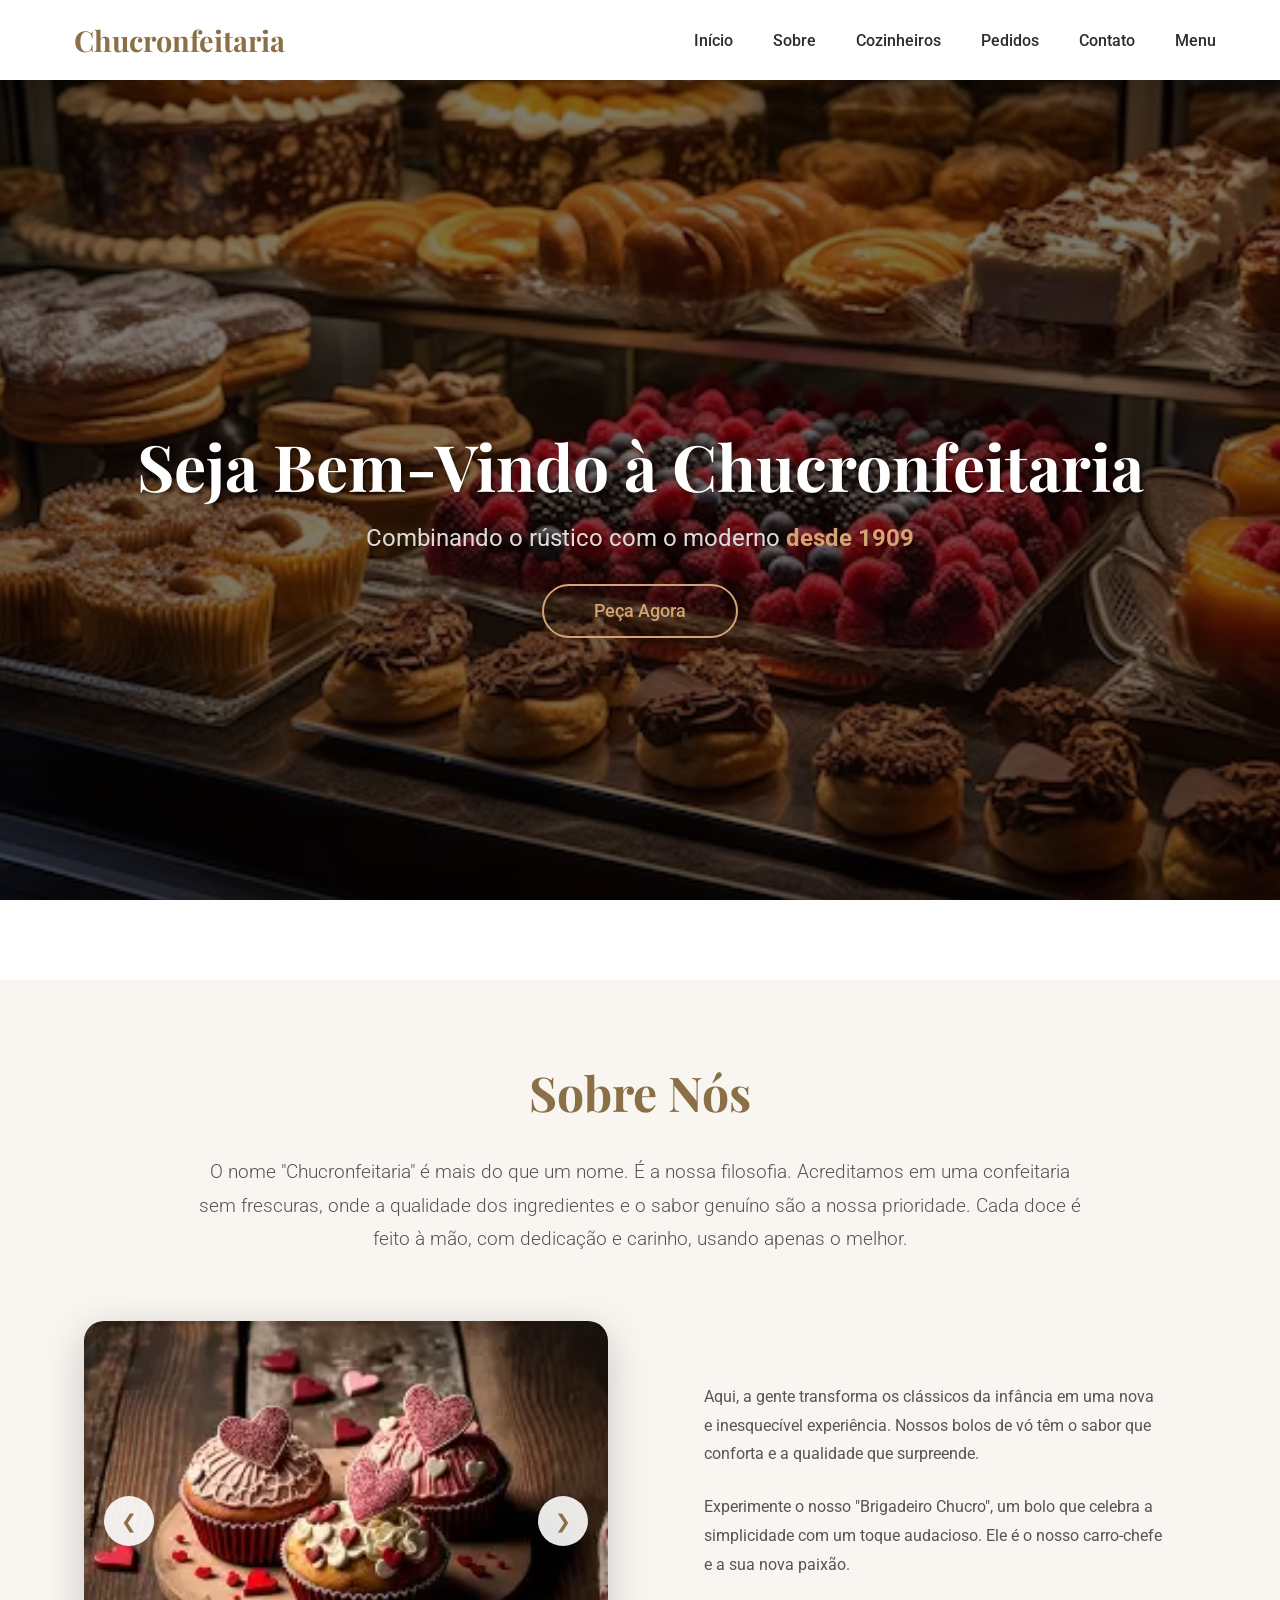
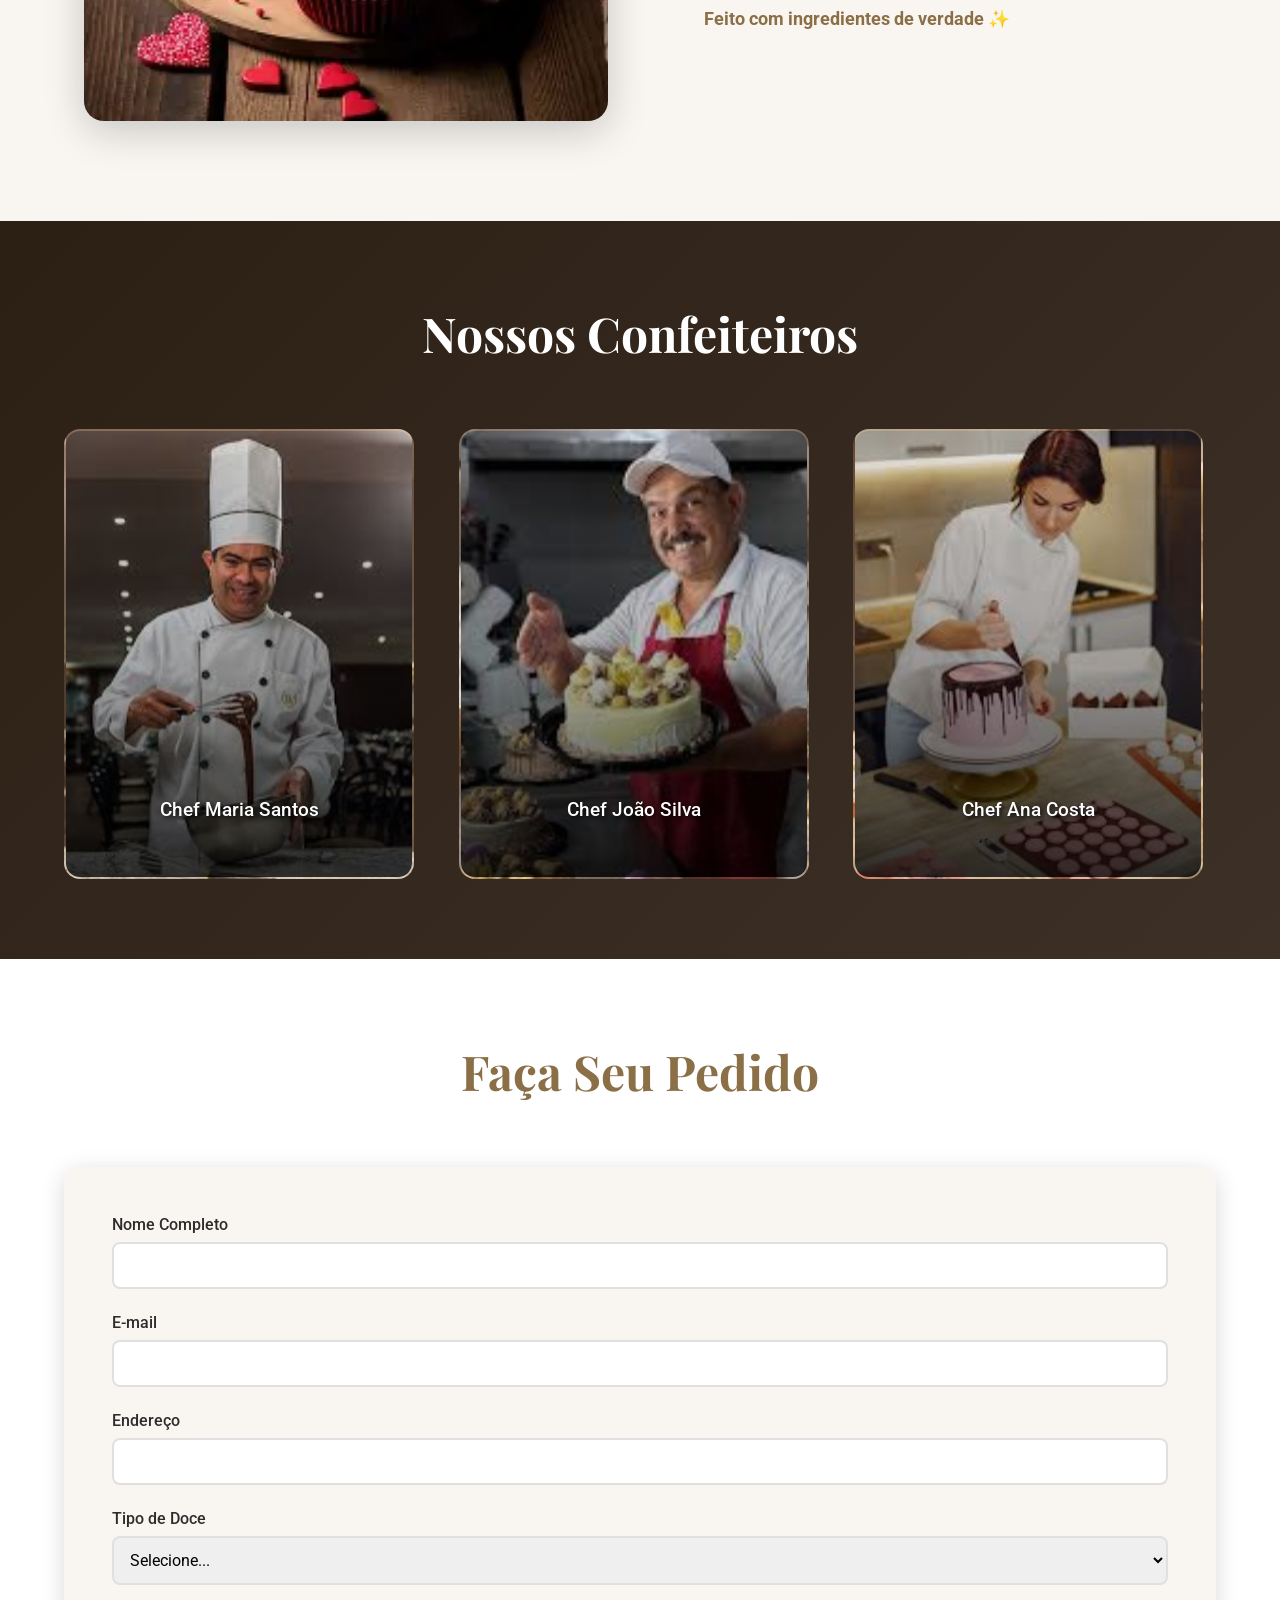
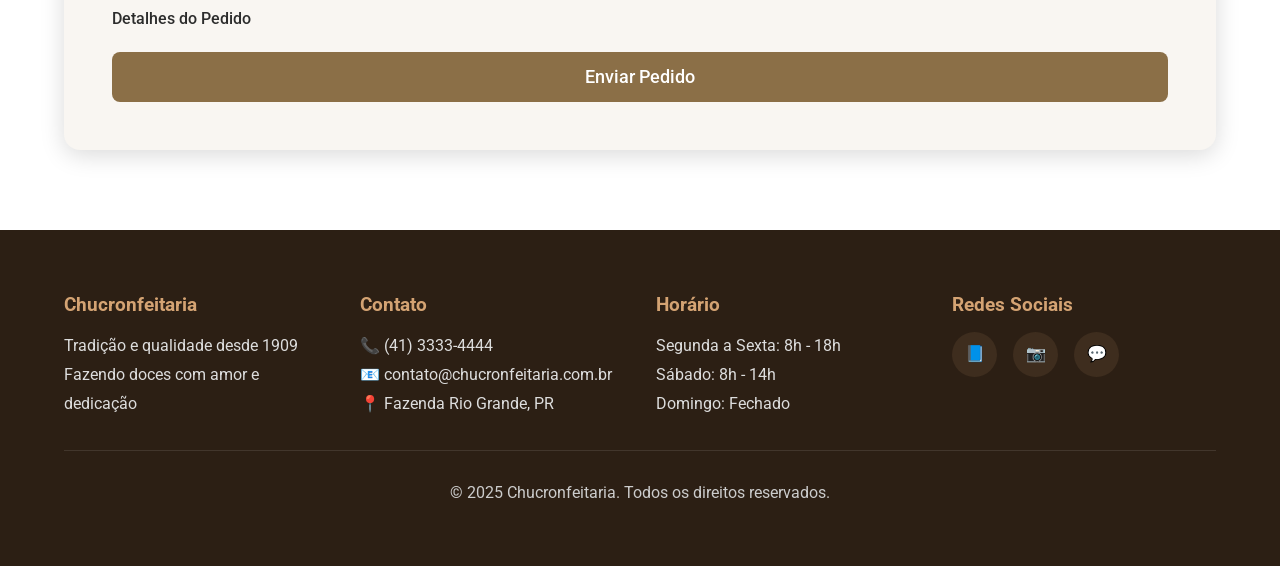
==== index.html @ 64f92961 "finalizando projeto" ====
<!DOCTYPE html>
<html lang="pt-BR">
<head>
    <meta charset="UTF-8">
    <meta name="viewport" content="width=device-width, initial-scale=1.0">
    <title>Chucronfeitaria - Tradição desde 1909</title>
    <link rel="stylesheet" href="./assets/css/style.css">
    <link rel="stylesheet" href="./assets/css/global-vars.css">
    <link rel="preconnect" href="https://fonts.googleapis.com">
    <link rel="preconnect" href="https://fonts.gstatic.com" crossorigin>
    <link href="https://fonts.googleapis.com/css2?family=Roboto:wght@300;400;500;700&family=Playfair+Display:wght@400;700&display=swap" rel="stylesheet">
</head>
<body>
    <header>
        <div class="logo">Chucronfeitaria</div>
        <nav id="nav">
            <ul>
                <li><a href="#home">Início</a></li>
                <li><a href="#about">Sobre</a></li>
                <li><a href="#cookers">Cozinheiros</a></li>
                <li><a href="#order">Pedidos</a></li>
                <li><a href="#contact">Contato</a></li>
                <li><a href="menu.html">Menu</a></li>
            </ul>
        </nav>
        <div class="menu-toggle" id="menuToggle">
            <span></span>
            <span></span>
            <span></span>
        </div>
    </header>

    <section class="main" id="home">
        <div class="container">
            <h1>Seja Bem-Vindo à Chucronfeitaria</h1>
            <p>Combinando o rústico com o moderno <span>desde 1909</span></p>
            <button onclick="document.getElementById('order').scrollIntoView({behavior: 'smooth'})">Peça Agora</button>
        </div>
    </section>

    <section class="about" id="about">
        <div class="container-about">
            <h1>Sobre Nós</h1>
            <h3>O nome "Chucronfeitaria" é mais do que um nome. É a nossa filosofia. Acreditamos em uma confeitaria sem frescuras, onde a qualidade dos ingredientes e o sabor genuíno são a nossa prioridade. Cada doce é feito à mão, com dedicação e carinho, usando apenas o melhor.</h3>
            <div class="box">
                <div class="carousel">
                    <div class="carousel-inner" id="carouselInner">
                        <img src="./assets/foto1.webp" alt="Foto 1">
                        <img src="./assets/foto2.webp" alt="Foto 2">
                        <img src="./assets/foto3.jfif" alt="Foto 3">
                    </div>
                    <button class="prev button-carousel" onclick="moveSlide(-1)">&#10094;</button>
                    <button class="next button-carousel" onclick="moveSlide(1)">&#10095;</button>
                </div>
                <div class="text-box">
                    <p>Aqui, a gente transforma os clássicos da infância em uma nova e inesquecível experiência. Nossos bolos de vó têm o sabor que conforta e a qualidade que surpreende.</p>
                    <p>Experimente o nosso "Brigadeiro Chucro", um bolo que celebra a simplicidade com um toque audacioso. Ele é o nosso carro-chefe e a sua nova paixão.</p>
                    <p>Feito com ingredientes de verdade ✨</p>
                </div>
            </div>
        </div>
    </section>

    <section class="cookers" id="cookers">
        <div class="container-cookers">
            <h1>Nossos Confeiteiros</h1>
            <ul>
                <li class="cooker">
                    <div class="cooker-card cooker-cleber">
                        <p>Chef Maria Santos</p>
                    </div>
                </li>
                <li class="cooker">
                    <div class="cooker-card cooker-joao">
                        <p>Chef João Silva</p>
                    </div>
                </li>
                <li class="cooker">
                    <div class="cooker-card cooker-ana">
                        <p>Chef Ana Costa</p>
                    </div>
                </li>
            </ul>
        </div>
    </section>

    <section class="order-section" id="order">
        <div class="order-container">
            <h1>Faça Seu Pedido</h1>
            <div class="order-content">
                <div class="order-form">
                    <form id="orderForm">
                        <div class="form-group">
                            <label for="name">Nome Completo</label>
                            <input type="text" id="name" required>
                        </div>
                        <div class="form-group">
                            <label for="email">E-mail</label>
                            <input type="email" id="email" required>
                        </div>
                        <div class="form-group">
                            <label for="address">Endereço</label>
                            <input type="text" id="address" required>
                        </div>
                        <div class="form-group">
                            <label for="sweet">Tipo de Doce</label>
                            <select id="sweet" required>
                                <option value="">Selecione...</option>
                                <option value="brigadeiro">Brigadeiro Chucro</option>
                                <option value="torta">Torta Artesanal</option>
                                <option value="cupcake">Cupcakes</option>
                                <option value="custom">Pedido Personalizado</option>
                            </select>
                        </div>
                        <div class="form-group">
                            <label for="details">Detalhes do Pedido</label>
                            <textarea id="details" rows="4"></textarea>
                        </div>
                        <button type="submit" class="submit-btn">Enviar Pedido</button>
                    </form>
                </div>
            </div>
        </div>
    </section>

    <footer id="contact">
        <div class="footer-content">
            <div class="footer-section">
                <h3>Chucronfeitaria</h3>
                <p>Tradição e qualidade desde 1909</p>
                <p>Fazendo doces com amor e dedicação</p>
            </div>
            <div class="footer-section">
                <h3>Contato</h3>
                <p>📞 (41) 3333-4444</p>
                <p>📧 contato@chucronfeitaria.com.br</p>
                <p>📍 Fazenda Rio Grande, PR</p>
            </div>
            <div class="footer-section">
                <h3>Horário</h3>
                <p>Segunda a Sexta: 8h - 18h</p>
                <p>Sábado: 8h - 14h</p>
                <p>Domingo: Fechado</p>
            </div>
            <div class="footer-section">
                <h3>Redes Sociais</h3>
                <div class="social-links">
                    <a href="#" title="Facebook">📘</a>
                    <a href="#" title="Instagram">📷</a>
                    <a href="#" title="WhatsApp">💬</a>
                </div>
            </div>
        </div>
        <div class="footer-bottom">
            <p>&copy; 2025 Chucronfeitaria. Todos os direitos reservados.</p>
        </div>
    </footer>

    <script src="./assets/js/script.js"></script>
</body>
</html>
---- assets/css/style.css ----
* {
    padding: 0;
    margin: 0;
    box-sizing: border-box;
    font-family: var(--font-primary);
}

html {
    scroll-behavior: smooth;
}

header {
    position: fixed;
    top: 0;
    width: 100%;
    height: var(--header-height);
    background: var(--color-white-alpha-98);
    backdrop-filter: blur(10px);
    box-shadow: var(--shadow-small);
    display: flex;
    align-items: center;
    justify-content: space-between;
    padding: 0 5%;
    z-index: var(--z-index-header);
    transition: all var(--transition-fast);
}

.logo {
    font-family: var(--font-display);
    font-size: var(--font-size-h3);
    font-weight: var(--font-weight-bold);
    color: var(--color-primary);
    display: flex;
    align-items: center;
    gap: 10px;
}

.logo::before {
    content: "";
    font-size: var(--font-size-h2);
}

nav ul {
    display: flex;
    gap: 2.5rem;
    list-style: none;
}

nav ul li a {
    text-decoration: none;
    color: var(--color-text-primary);
    font-weight: var(--font-weight-medium);
    transition: all var(--transition-fast);
    position: relative;
}

nav ul li a::after {
    content: '';
    position: absolute;
    bottom: -5px;
    left: 0;
    width: 0;
    height: 2px;
    background: var(--color-primary);
    transition: width var(--transition-fast);
}

nav ul li a:hover::after {
    width: 100%;
}

.menu-toggle {
    display: none;
    flex-direction: column;
    cursor: pointer;
    gap: 5px;
}

.menu-toggle span {
    width: 30px;
    height: 3px;
    background: var(--color-primary);
    border-radius: 3px;
    transition: all var(--transition-fast);
}

.menu-toggle.active span:nth-child(1) {
    transform: rotate(45deg) translate(8px, 8px);
}

.menu-toggle.active span:nth-child(2) {
    opacity: 0;
}

.menu-toggle.active span:nth-child(3) {
    transform: rotate(-45deg) translate(7px, -7px);
}

.main {
    position: relative;
    background: url(../bg.svg);
    background-size: cover;
    background-position: center;
    background-attachment: fixed;
    min-height: 100vh;
    display: flex;
    align-items: center;
    justify-content: center;
    margin-top: var(--header-height);
}

.container {
    color: var(--color-text-white);
    text-align: center;
    animation: fadeInUp 1s ease;
}

.container h1 {
    font-family: var(--font-display);
    font-size: var(--font-size-hero);
    margin-bottom: var(--spacing-sm);
    text-shadow: 2px 2px 4px var(--color-black-alpha-50);
}

.container p {
    font-size: var(--font-size-xlarge);
    color: rgb(220, 220, 220);
    margin-bottom: var(--spacing-lg);
}

.container p span {
    color: var(--color-accent);
    font-weight: var(--font-weight-bold);
}

.container button {
    padding: 15px 50px;
    background: transparent;
    border: 2px solid var(--color-accent);
    color: var(--color-accent);
    border-radius: var(--border-radius-round);
    font-size: var(--font-size-medium);
    font-weight: var(--font-weight-medium);
    cursor: pointer;
    transition: all var(--transition-medium);
    position: relative;
    overflow: hidden;
}

.container button::before {
    content: '';
    position: absolute;
    top: 0;
    left: -100%;
    width: 100%;
    height: 100%;
    background: var(--color-accent);
    transition: left var(--transition-medium);
    z-index: var(--z-index-negative);
}

.container button:hover::before {
    left: 0;
}

.container button:hover {
    color: var(--color-text-primary);
    transform: translateY(-3px);
    box-shadow: var(--shadow-button);
}

.about {
    padding: var(--spacing-section) 5%;
    background: var(--color-bg-light);
}

.container-about {
    max-width: 1200px;
    margin: 0 auto;
}

.container-about h1 {
    font-family: var(--font-display);
    font-size: var(--font-size-h1);
    text-align: center;
    color: var(--color-primary);
    margin-bottom: var(--spacing-lg);
}

.container-about h3 {
    text-align: center;
    font-weight: var(--font-weight-light);
    line-height: var(--line-height-relaxed);
    color: var(--color-text-secondary);
    margin-bottom: var(--spacing-xxl);
    max-width: 900px;
    margin-left: auto;
    margin-right: auto;
}

.box {
    display: grid;
    grid-template-columns: 1fr 1fr;
    gap: var(--spacing-xxl);
    align-items: center;
    margin: 20px;
}

.carousel {
    position: relative;
    width: 100%;
    border-radius: var(--border-radius-xlarge);
    overflow: hidden;
    box-shadow: var(--shadow-large);
    height: 400px;
}

.carousel-inner {
    display: flex;
    transition: transform var(--transition-slow);
    height: 100%;
}

.carousel-inner img {
    width: 100%;
    height: 100%;
    object-fit: cover;
    flex-shrink: 0;
}

.button-carousel {
    position: absolute;
    top: 50%;
    transform: translateY(-50%);
    background: var(--color-white-alpha-90);
    color: var(--color-primary);
    border: none;
    padding: 15px;
    cursor: pointer;
    border-radius: var(--border-radius-circle);
    font-size: var(--font-size-large);
    transition: all var(--transition-fast);
    width: var(--button-height);
    height: var(--button-height);
    display: flex;
    align-items: center;
    justify-content: center;
}

.button-carousel:hover {
    background: var(--color-bg-white);
    transform: translateY(-50%) scale(1.1);
}

.prev { left: 20px; }
.next { right: 20px; }

.text-box {
    padding: var(--spacing-lg);
}

.text-box p {
    line-height: var(--line-height-relaxed);
    color: var(--color-text-secondary);
    margin-bottom: var(--spacing-md);
}

.text-box p:last-child {
    font-weight: var(--font-weight-bold);
    color: var(--color-primary);
    font-size: var(--font-size-medium);
}

.cookers {
    padding: var(--spacing-section) 5%;
    background: linear-gradient(135deg, var(--color-bg-dark) 0%, var(--color-bg-medium) 100%);
    color: var(--color-text-white);
}

.container-cookers {
    max-width: 1200px;
    margin: 0 auto;
}

.container-cookers h1 {
    font-family: var(--font-display);
    font-size: var(--font-size-h1);
    text-align: center;
    margin-bottom: var(--spacing-xxl);
}

.container-cookers ul {
    display: grid;
    grid-template-columns: repeat(auto-fit, minmax(280px, 1fr));
    gap: var(--spacing-lg);
    list-style: none;
}

.cooker-card {
    position: relative;
    background-size: cover;
    background-position: center;
    border: 2px solid var(--color-accent-alpha-30);
    border-radius: var(--border-radius-large);
    padding: var(--spacing-lg);
    text-align: center;
    transition: all var(--transition-medium);
    height: 450px;
    width: 350px;
    display: flex;
    align-items: flex-end;
    justify-content: center;
    overflow: hidden;
}

.cooker-card::before {
    content: '';
    position: absolute;
    top: 0;
    left: 0;
    right: 0;
    bottom: 0;
    background: linear-gradient(to top, rgba(0,0,0,0.8) 0%, rgba(0,0,0,0.3) 50%, rgba(0,0,0,0.1) 100%);
    z-index: 1;
    transition: all var(--transition-medium);
}

.cooker-card:hover {
    transform: translateY(-10px);
    border-color: var(--color-accent);
    box-shadow: var(--shadow-hover);
}

.cooker-card:hover::before {
    background: linear-gradient(to top, rgba(0,0,0,0.9) 0%, rgba(0,0,0,0.4) 50%, rgba(0,0,0,0.2) 100%);
}

.cooker-card p {
    position: relative;
    z-index: 2;
    font-size: var(--font-size-large);
    font-weight: var(--font-weight-medium);
    color: var(--color-text-white);
    text-shadow: 2px 2px 4px rgba(0,0,0,0.8);
    margin-bottom: var(--spacing-md);
}

.cooker-cleber {
    background-image: url(../cleber.svg);
}

.cooker-joao {
    background-image: url(../joao.svg);
}

.cooker-ana {
    background-image: url(../ana.svg);
}

.order-section {
    padding: var(--spacing-section) 5%;
    background: var(--color-bg-white);
}

.order-container {
    max-width: 1200px;
    margin: 0 auto;
}

.order-container h1 {
    font-family: var(--font-display);
    font-size: var(--font-size-h1);
    text-align: center;
    color: var(--color-primary);
    margin-bottom: var(--spacing-xxl);
}

.order-content {
    display: grid;
    grid-template-columns: 1fr;
    gap: var(--spacing-xxl);
}

.order-form {
    background: var(--color-bg-light);
    padding: var(--spacing-xl);
    border-radius: var(--border-radius-large);
    box-shadow: var(--shadow-medium);
}

.form-group {
    margin-bottom: var(--spacing-md);
}

.form-group label {
    display: block;
    margin-bottom: var(--spacing-xs);
    color: var(--color-text-primary);
    font-weight: var(--font-weight-medium);
}

.form-group input,
.form-group select,
.form-group textarea {
    width: 100%;
    padding: 12px;
    border: 2px solid var(--color-border-light);
    border-radius: var(--border-radius-small);
    font-size: var(--font-size-base);
    transition: all var(--transition-fast);
}

.form-group input:focus,
.form-group select:focus,
.form-group textarea:focus {
    outline: none;
    border-color: var(--color-primary);
}

.form-group textarea {
    resize: vertical;
    min-height: 100px;
    display: none;
}

.form-group textarea.active {
    display: block;
}

.submit-btn {
    width: 100%;
    padding: 15px;
    background: var(--color-primary);
    color: var(--color-text-white);
    border: none;
    border-radius: var(--border-radius-small);
    font-size: var(--font-size-medium);
    font-weight: var(--font-weight-medium);
    cursor: pointer;
    transition: all var(--transition-fast);
}

.submit-btn:hover {
    background: var(--color-primary-dark);
    transform: translateY(-2px);
    box-shadow: var(--shadow-primary);
}

footer {
    background: var(--color-bg-dark);
    color: var(--color-text-white);
    padding: var(--spacing-xxl) 5%;
}

.footer-content {
    max-width: 1200px;
    margin: 0 auto;
    display: grid;
    grid-template-columns: repeat(auto-fit, minmax(250px, 1fr));
    gap: var(--spacing-lg);
}

.footer-section h3 {
    margin-bottom: var(--spacing-sm);
    color: var(--color-accent);
}

.footer-section p,
.footer-section a {
    color: var(--color-text-lighter);
    text-decoration: none;
    line-height: var(--line-height-relaxed);
    display: block;
}

.footer-section a:hover {
    color: var(--color-accent);
}

.footer-bottom {
    text-align: center;
    margin-top: var(--spacing-lg);
    padding-top: var(--spacing-lg);
    border-top: 1px solid var(--color-border-medium);
    color: var(--color-text-light);
}

.social-links {
    display: flex;
    gap: var(--spacing-sm);
    margin-top: var(--spacing-sm);
}

.social-links a {
    width: var(--social-icon-size);
    height: var(--social-icon-size);
    background: var(--color-accent-alpha-10);
    border-radius: var(--border-radius-circle);
    display: flex;
    align-items: center;
    justify-content: center;
    transition: all var(--transition-fast);
}

.social-links a:hover {
    background: var(--color-accent);
    transform: translateY(-3px);
}

@keyframes fadeInUp {
    from {
        opacity: 0;
        transform: translateY(30px);
    }
    to {
        opacity: 1;
        transform: translateY(0);
    }
}

@keyframes slideIn {
    from {
        opacity: 0;
        transform: translateX(-20px);
    }
    to {
        opacity: 1;
        transform: translateX(0);
    }
}

@media (max-width: 768px) {
    .menu-toggle {
        display: flex;
    }

    nav {
        position: fixed;
        top: var(--header-height);
        right: -100%;
        width: 70%;
        height: calc(100vh - var(--header-height));
        background: var(--color-bg-white);
        transition: right var(--transition-medium);
        box-shadow: var(--shadow-nav);
    }

    nav.active {
        right: 0;
    }

    nav ul {
        flex-direction: column;
        padding: var(--spacing-lg);
        gap: var(--spacing-md);
    }

    .container h1 {
        font-size: var(--font-size-h2);
    }

    .box,
    .order-content {
        grid-template-columns: 1fr;
    }

    .container-cookers ul {
        grid-template-columns: 1fr;
    }

    .footer-content {
        grid-template-columns: 1fr;
    }
}
---- assets/css/global-vars.css ----
:root {
    /* Cores Primárias */
    --color-primary: #8b6f47;
    --color-primary-dark: #6b5437;
    --color-accent: #d4a373;
    --color-secondary: #a0826d;

    /* Cores de Texto */
    --color-text-primary: #2c2c2c;
    --color-text-secondary: #555;
    --color-text-tertiary: #777;
    --color-text-white: #ffffff;
    --color-text-light: #ccc;
    --color-text-lighter: #ddd;

    /* Cores de Fundo */
    --color-bg-white: #ffffff;
    --color-bg-light: #f9f6f2;
    --color-bg-medium: #3d3027;
    --color-bg-dark: #2c1f14;

    /* Cores com Transparência */
    --color-white-alpha-98: rgba(255, 255, 255, 0.98);
    --color-white-alpha-90: rgba(255, 255, 255, 0.9);
    --color-white-alpha-05: rgba(255, 255, 255, 0.05);
    --color-black-alpha-50: rgba(0, 0, 0, 0.5);
    --color-accent-alpha-30: rgba(212, 163, 115, 0.3);
    --color-accent-alpha-10: rgba(212, 163, 115, 0.1);

    /* Bordas */
    --color-border-light: #e0e0e0;
    --color-border-medium: rgba(255, 255, 255, 0.1);

    /* Fontes */
    --font-primary: 'Roboto', sans-serif;
    --font-display: 'Playfair Display', serif;

    /* Tamanhos de Fonte */
    --font-size-hero: 4rem;
    --font-size-h1: 3rem;
    --font-size-h2: 2.5rem;
    --font-size-h3: 1.8rem;
    --font-size-xlarge: 1.5rem;
    --font-size-large: 1.2rem;
    --font-size-medium: 1.1rem;
    --font-size-base: 1rem;
    --font-size-small: 0.9rem;
    --font-size-icon: 5rem;

    /* Pesos de Fonte */
    --font-weight-light: 300;
    --font-weight-normal: 400;
    --font-weight-medium: 500;
    --font-weight-bold: 700;

    /* Espaçamentos */
    --spacing-xs: 0.5rem;
    --spacing-sm: 1rem;
    --spacing-md: 1.5rem;
    --spacing-lg: 2rem;
    --spacing-xl: 3rem;
    --spacing-xxl: 4rem;
    --spacing-section: 5rem;

    /* Bordas Arredondadas */
    --border-radius-small: 8px;
    --border-radius-medium: 12px;
    --border-radius-large: 16px;
    --border-radius-xlarge: 20px;
    --border-radius-round: 50px;
    --border-radius-circle: 50%;

    /* Sombras */
    --shadow-small: 0 2px 20px rgba(0, 0, 0, 0.1);
    --shadow-medium: 0 5px 25px rgba(0, 0, 0, 0.15);
    --shadow-large: 0 10px 40px rgba(0, 0, 0, 0.2);
    --shadow-hover: 0 15px 50px rgba(212, 163, 115, 0.3);
    --shadow-button: 0 8px 20px rgba(212, 163, 115, 0.4);
    --shadow-primary: 0 8px 20px rgba(139, 111, 71, 0.3);
    --shadow-nav: -5px 0 20px rgba(0, 0, 0, 0.1);

    /* Transições */
    --transition-fast: 0.3s ease;
    --transition-medium: 0.5s ease;
    --transition-slow: 0.8s ease;

    /* Alturas */
    --header-height: 80px;
    --button-height: 50px;

    /* Tamanhos de Ícones */
    --social-icon-size: 45px;

    /* Line Heights */
    --line-height-normal: 1.5;
    --line-height-relaxed: 1.8;

    /* Z-Index */
    --z-index-header: 1000;
    --z-index-negative: -1;
}

/* Responsividade para telas menores */
@media (max-width: 768px) {
    :root {
        --font-size-hero: 2.5rem;
        --font-size-h1: 2rem;
        --font-size-h2: 1.8rem;
        --font-size-h3: 1.5rem;
        --spacing-section: 3rem;
    }
}

@media (max-width: 480px) {
    :root {
        --font-size-hero: 2rem;
        --font-size-h1: 1.8rem;
        --spacing-section: 2rem;
    }
}
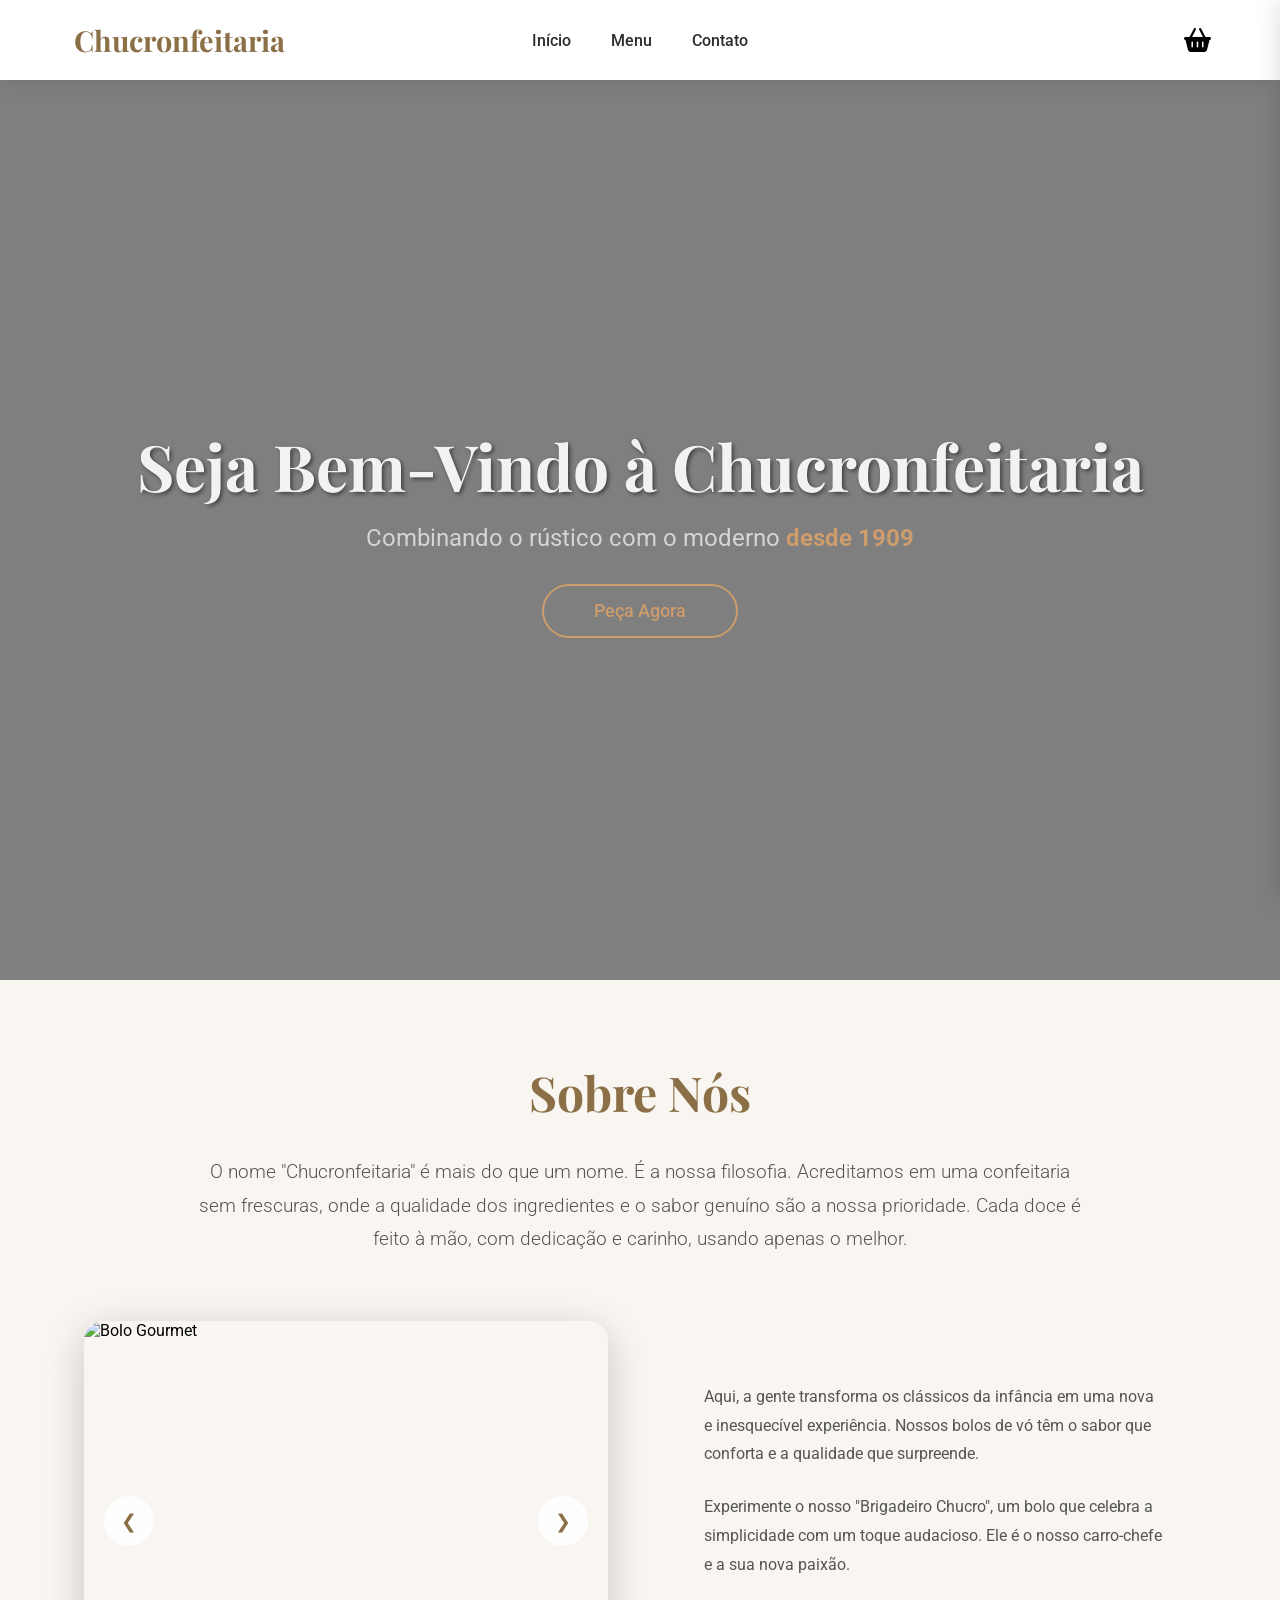
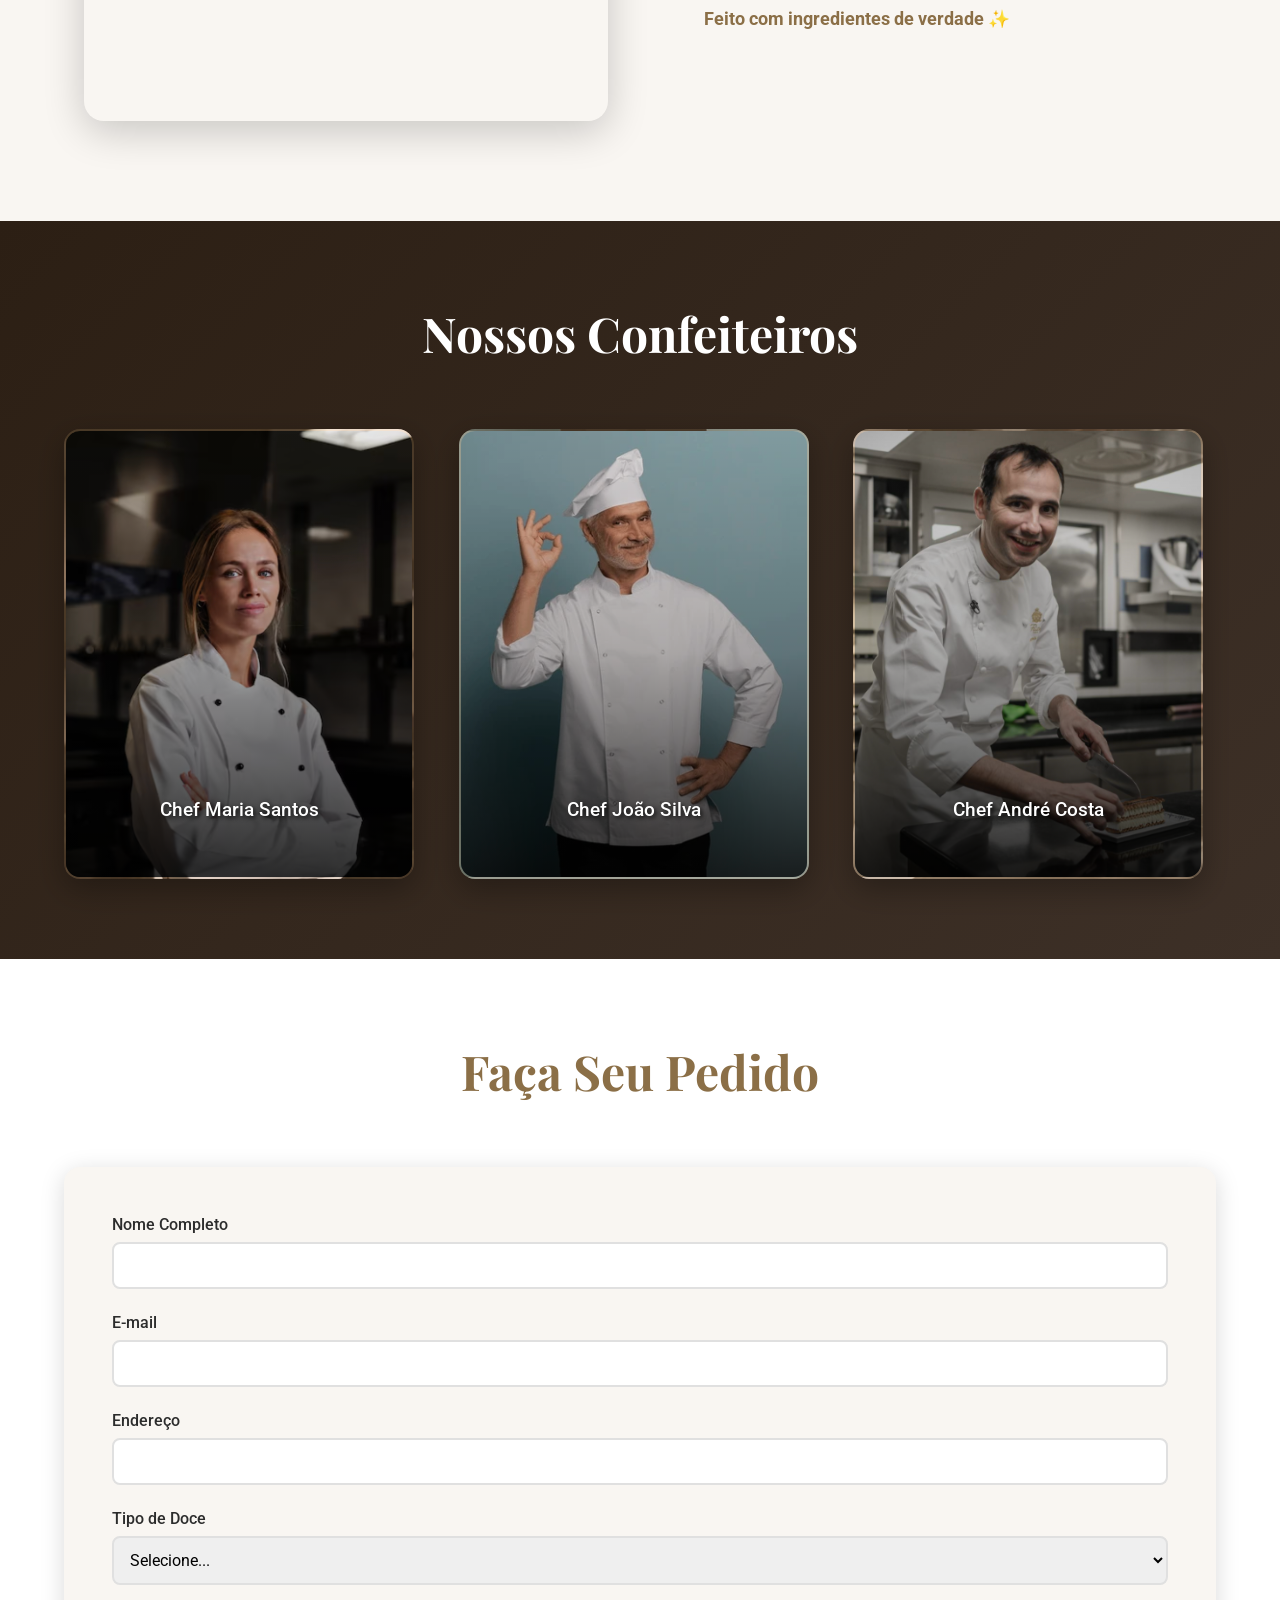
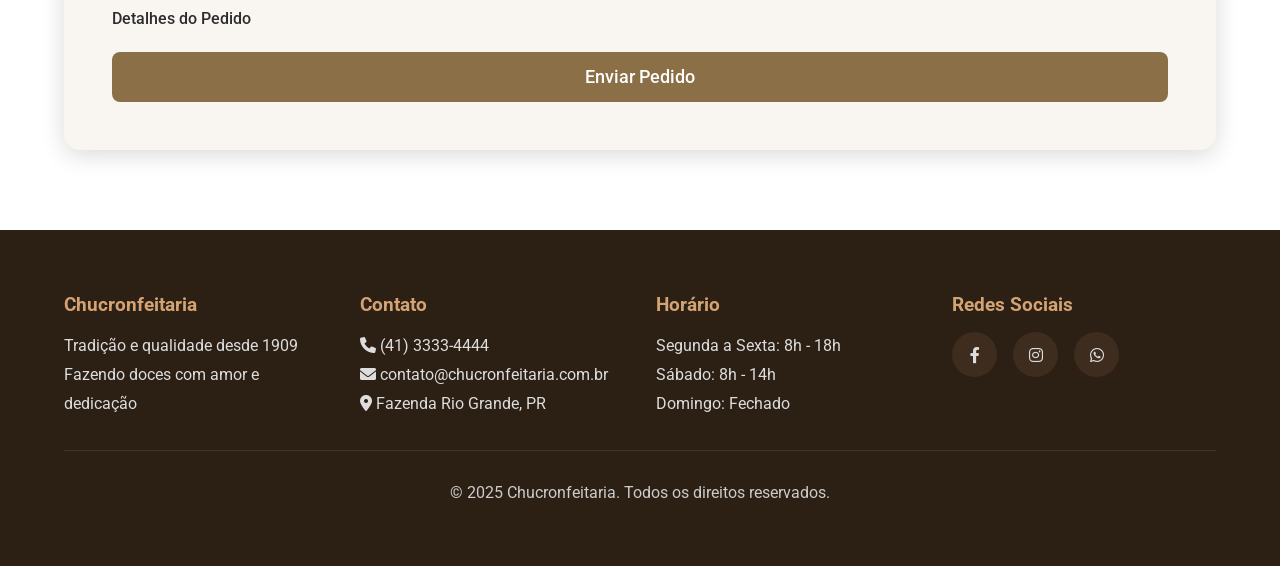
==== commit 16994577: "feat: interactive chef section, staggered animations and cart persistence fix" ====
--- a/index.html
+++ b/index.html
@@ -6,6 +6,7 @@
     <title>Chucronfeitaria - Tradição desde 1909</title>
     <link rel="stylesheet" href="./assets/css/style.css">
     <link rel="stylesheet" href="./assets/css/global-vars.css">
+    <link rel="stylesheet" href="https://cdnjs.cloudflare.com/ajax/libs/font-awesome/6.0.0/css/all.min.css">
     <link rel="preconnect" href="https://fonts.googleapis.com">
     <link rel="preconnect" href="https://fonts.gstatic.com" crossorigin>
     <link href="https://fonts.googleapis.com/css2?family=Roboto:wght@300;400;500;700&family=Playfair+Display:wght@400;700&display=swap" rel="stylesheet">
@@ -15,22 +16,24 @@
         <div class="logo">Chucronfeitaria</div>
         <nav id="nav">
             <ul>
-                <li><a href="#home">Início</a></li>
-                <li><a href="#about">Sobre</a></li>
-                <li><a href="#cookers">Cozinheiros</a></li>
-                <li><a href="#order">Pedidos</a></li>
-                <li><a href="#contact">Contato</a></li>
+                <li><a href="index.html">Início</a></li>
                 <li><a href="menu.html">Menu</a></li>
+                <li><a href="contact.html">Contato</a></li>
             </ul>
         </nav>
-        <div class="menu-toggle" id="menuToggle">
-            <span></span>
-            <span></span>
-            <span></span>
+        <div class="header-actions">
+            <button id="cartBtn" onclick="toggleCart()" class="cart-btn-header">
+                <i class="fas fa-shopping-basket"></i> <span id="cartBadgeHeader">0</span>
+            </button>
+            <div class="menu-toggle" id="menuToggle">
+                <span></span>
+                <span></span>
+                <span></span>
+            </div>
         </div>
     </header>
 
-    <section class="main" id="home">
+    <section class="main reveal" id="home">
         <div class="container">
             <h1>Seja Bem-Vindo à Chucronfeitaria</h1>
             <p>Combinando o rústico com o moderno <span>desde 1909</span></p>
@@ -38,16 +41,16 @@
         </div>
     </section>
 
-    <section class="about" id="about">
+    <section class="about reveal" id="about">
         <div class="container-about">
             <h1>Sobre Nós</h1>
             <h3>O nome "Chucronfeitaria" é mais do que um nome. É a nossa filosofia. Acreditamos em uma confeitaria sem frescuras, onde a qualidade dos ingredientes e o sabor genuíno são a nossa prioridade. Cada doce é feito à mão, com dedicação e carinho, usando apenas o melhor.</h3>
             <div class="box">
                 <div class="carousel">
                     <div class="carousel-inner" id="carouselInner">
-                        <img src="./assets/foto1.webp" alt="Foto 1">
-                        <img src="./assets/foto2.webp" alt="Foto 2">
-                        <img src="./assets/foto3.jfif" alt="Foto 3">
+                        <img src="https://images.unsplash.com/photo-1488477181946-6428a0291777?q=80&w=1000&auto=format&fit=crop" alt="Bolo Gourmet">
+                        <img src="https://images.unsplash.com/photo-1509440159596-0249088772ff?q=80&w=1000&auto=format&fit=crop" alt="Pães Artesanais">
+                        <img src="https://images.unsplash.com/photo-1517433670267-08bbd4be890f?q=80&w=1000&auto=format&fit=crop" alt="Confeiteiro em Ação">
                     </div>
                     <button class="prev button-carousel" onclick="moveSlide(-1)">&#10094;</button>
                     <button class="next button-carousel" onclick="moveSlide(1)">&#10095;</button>
@@ -61,30 +64,60 @@
         </div>
     </section>
 
-    <section class="cookers" id="cookers">
+    <section class="cookers reveal" id="cookers">
         <div class="container-cookers">
             <h1>Nossos Confeiteiros</h1>
-            <ul>
-                <li class="cooker">
-                    <div class="cooker-card cooker-cleber">
+            <ul class="chef-grid">
+                <li class="cooker reveal" style="transition-delay: 0.1s;">
+                    <div class="cooker-card cooker-cleber" onclick="openChefDetail(0)">
                         <p>Chef Maria Santos</p>
                     </div>
                 </li>
-                <li class="cooker">
-                    <div class="cooker-card cooker-joao">
+                <li class="cooker reveal" style="transition-delay: 0.3s;">
+                    <div class="cooker-card cooker-joao" onclick="openChefDetail(1)">
                         <p>Chef João Silva</p>
                     </div>
                 </li>
-                <li class="cooker">
-                    <div class="cooker-card cooker-ana">
-                        <p>Chef Ana Costa</p>
+                <li class="cooker reveal" style="transition-delay: 0.5s;">
+                    <div class="cooker-card cooker-andre" onclick="openChefDetail(2)">
+                        <p>Chef André Costa</p>
                     </div>
                 </li>
             </ul>
         </div>
     </section>
 
-    <section class="order-section" id="order">
+    <!-- Chef Detail Modal -->
+    <div id="chefModal" class="chef-modal-overlay">
+        <div class="chef-modal-content">
+            <button class="chef-modal-close" onclick="closeChefDetail()">&times;</button>
+            <button class="chef-nav-btn prev-chef" onclick="navigateChef(-1)"><i class="fas fa-chevron-left"></i></button>
+            <button class="chef-nav-btn next-chef" onclick="navigateChef(1)"><i class="fas fa-chevron-right"></i></button>
+            
+            <div class="chef-detail-grid">
+                <div id="chefDetailImage" class="chef-detail-image"></div>
+                <div class="chef-detail-info">
+                    <h2 id="chefDetailName">Nome do Chef</h2>
+                    <h4 id="chefDetailTitle">Título</h4>
+                    <div class="chef-detail-description">
+                        <p id="chefDetailBio">Biografia do chef...</p>
+                        <div class="chef-stats">
+                            <div class="stat-item">
+                                <i class="fas fa-graduation-cap"></i>
+                                <span id="chefDetailEdu">Formação</span>
+                            </div>
+                            <div class="stat-item">
+                                <i class="fas fa-calendar-alt"></i>
+                                <span id="chefDetailExp">Experiência</span>
+                            </div>
+                        </div>
+                    </div>
+                </div>
+            </div>
+        </div>
+    </div>
+
+    <section class="order-section reveal" id="order">
         <div class="order-container">
             <h1>Faça Seu Pedido</h1>
             <div class="order-content">
@@ -123,6 +156,30 @@
         </div>
     </section>
 
+    <!-- Cart Sidebar -->
+    <div class="cart-overlay" id="cartOverlay" onclick="toggleCart()"></div>
+    <div class="cart-sidebar" id="cartSidebar">
+        <div class="cart-header">
+            <h2><i class="fas fa-shopping-basket"></i> Meu Carrinho</h2>
+            <button class="close-cart" onclick="toggleCart()">×</button>
+        </div>
+        <div class="cart-items" id="cartItems">
+            <div class="cart-empty">
+                <div class="cart-empty-icon"><i class="fas fa-birthday-cake"></i></div>
+                <p>Seu carrinho está vazio</p>
+                <p style="font-size: 0.9rem; margin-top: 0.5rem;">Escolha um bolo delicioso no Menu!</p>
+            </div>
+        </div>
+        <div class="cart-footer" id="cartFooter" style="display: none;">
+            <div class="cart-total">
+                <span>Total:</span>
+                <span class="cart-total-value" id="cartTotal">R$ 0,00</span>
+            </div>
+            <button class="checkout-btn" onclick="checkout()">Finalizar Pedido</button>
+            <button class="clear-cart-btn" onclick="clearCart()">Limpar Carrinho</button>
+        </div>
+    </div>
+
     <footer id="contact">
         <div class="footer-content">
             <div class="footer-section">
@@ -132,9 +189,9 @@
             </div>
             <div class="footer-section">
                 <h3>Contato</h3>
-                <p>📞 (41) 3333-4444</p>
-                <p>📧 contato@chucronfeitaria.com.br</p>
-                <p>📍 Fazenda Rio Grande, PR</p>
+                <p><i class="fas fa-phone"></i> (41) 3333-4444</p>
+                <p><i class="fas fa-envelope"></i> contato@chucronfeitaria.com.br</p>
+                <p><i class="fas fa-map-marker-alt"></i> Fazenda Rio Grande, PR</p>
             </div>
             <div class="footer-section">
                 <h3>Horário</h3>
@@ -145,9 +202,9 @@
             <div class="footer-section">
                 <h3>Redes Sociais</h3>
                 <div class="social-links">
-                    <a href="#" title="Facebook">📘</a>
-                    <a href="#" title="Instagram">📷</a>
-                    <a href="#" title="WhatsApp">💬</a>
+                    <a href="#" title="Facebook"><i class="fab fa-facebook-f"></i></a>
+                    <a href="#" title="Instagram"><i class="fab fa-instagram"></i></a>
+                    <a href="#" title="WhatsApp"><i class="fab fa-whatsapp"></i></a>
                 </div>
             </div>
         </div>
--- a/assets/css/style.css
+++ b/assets/css/style.css
@@ -25,6 +25,45 @@
     transition: all var(--transition-fast);
 }
 
+.header-actions {
+    display: flex;
+    align-items: center;
+    gap: var(--spacing-md);
+}
+
+.cart-btn-header {
+    background: none;
+    border: none;
+    font-size: 1.5rem;
+    cursor: pointer;
+    position: relative;
+    padding: 5px;
+    display: flex;
+    align-items: center;
+    justify-content: center;
+    transition: transform var(--transition-fast);
+}
+
+.cart-btn-header:hover {
+    transform: scale(1.1);
+}
+
+#cartBadgeHeader {
+    position: absolute;
+    top: -5px;
+    right: -5px;
+    background: var(--color-primary);
+    color: white;
+    border-radius: 50%;
+    width: 20px;
+    height: 20px;
+    font-size: 12px;
+    display: flex;
+    align-items: center;
+    justify-content: center;
+    border: 2px solid white;
+}
+
 .logo {
     font-family: var(--font-display);
     font-size: var(--font-size-h3);
@@ -38,6 +77,14 @@
 .logo::before {
     content: "";
     font-size: var(--font-size-h2);
+}
+
+nav {
+    position: absolute;
+    left: 50%;
+    top: 50%;
+    transform: translate(-50%, -50%);
+    width: auto;
 }
 
 nav ul {
@@ -98,10 +145,11 @@
 
 .main {
     position: relative;
-    background: url(../bg.svg);
+    background: linear-gradient(rgba(0,0,0,0.5), rgba(0,0,0,0.5)), url('https://images.unsplash.com/photo-1555507036-ab1f4038808a?q=80&w=2000&auto=format&fit=crop');
     background-size: cover;
     background-position: center;
     background-attachment: fixed;
+    filter: contrast(105%) brightness(95%);
     min-height: 100vh;
     display: flex;
     align-items: center;
@@ -214,10 +262,9 @@
     box-shadow: var(--shadow-large);
     height: 400px;
 }
-
 .carousel-inner {
     display: flex;
-    transition: transform var(--transition-slow);
+    transition: transform 0.8s cubic-bezier(0.4, 0, 0.2, 1);
     height: 100%;
 }
 
@@ -271,6 +318,91 @@
     font-size: var(--font-size-medium);
 }
 
+/* Cakes Section Styles */
+.cakes {
+    padding: var(--spacing-section) 5%;
+    background: var(--color-bg-white);
+}
+
+.container-cakes {
+    max-width: 1200px;
+    margin: 0 auto;
+}
+
+.container-cakes h1 {
+    font-family: var(--font-display);
+    font-size: var(--font-size-h1);
+    text-align: center;
+    color: var(--color-primary);
+    margin-bottom: var(--spacing-xxl);
+}
+
+.cake-grid {
+    display: grid;
+    grid-template-columns: repeat(auto-fit, minmax(300px, 1fr));
+    gap: var(--spacing-lg);
+}
+
+.cake-card {
+    background: var(--color-bg-light);
+    border-radius: var(--border-radius-large);
+    overflow: hidden;
+    box-shadow: var(--shadow-medium);
+    transition: transform var(--transition-medium);
+}
+
+.cake-card:hover {
+    transform: translateY(-10px);
+}
+
+.cake-card img {
+    width: 100%;
+    height: 250px;
+    object-fit: cover;
+}
+
+.cake-info {
+    padding: var(--spacing-lg);
+    text-align: center;
+}
+
+.cake-info h3 {
+    margin-bottom: var(--spacing-xs);
+    color: var(--color-text-primary);
+}
+
+.cake-info p {
+    color: var(--color-text-secondary);
+    margin-bottom: var(--spacing-md);
+    font-size: 0.95rem;
+    line-height: var(--line-height-normal);
+}
+
+.cake-info .price {
+    display: block;
+    font-size: 1.6rem;
+    color: var(--color-primary);
+    font-weight: bold;
+    margin-bottom: var(--spacing-md);
+}
+
+.add-to-cart-btn {
+    width: 100%;
+    padding: 12px;
+    background: var(--color-primary);
+    color: white;
+    border: none;
+    border-radius: var(--border-radius-small);
+    cursor: pointer;
+    font-weight: bold;
+    transition: all var(--transition-fast);
+}
+
+.add-to-cart-btn:hover {
+    background: var(--color-primary-dark);
+    transform: scale(0.98);
+}
+
 .cookers {
     padding: var(--spacing-section) 5%;
     background: linear-gradient(135deg, var(--color-bg-dark) 0%, var(--color-bg-medium) 100%);
@@ -303,7 +435,6 @@
     border: 2px solid var(--color-accent-alpha-30);
     border-radius: var(--border-radius-large);
     padding: var(--spacing-lg);
-    text-align: center;
     transition: all var(--transition-medium);
     height: 450px;
     width: 350px;
@@ -311,6 +442,15 @@
     align-items: flex-end;
     justify-content: center;
     overflow: hidden;
+    cursor: pointer;
+    box-shadow: 0 10px 30px rgba(0,0,0,0.3);
+    filter: saturate(110%);
+}
+
+.cooker-card:hover {
+    transform: translateY(-15px) scale(1.02);
+    border-color: var(--color-accent);
+    box-shadow: 0 20px 40px rgba(0,0,0,0.4);
 }
 
 .cooker-card::before {
@@ -325,11 +465,7 @@
     transition: all var(--transition-medium);
 }
 
-.cooker-card:hover {
-    transform: translateY(-10px);
-    border-color: var(--color-accent);
-    box-shadow: var(--shadow-hover);
-}
+
 
 .cooker-card:hover::before {
     background: linear-gradient(to top, rgba(0,0,0,0.9) 0%, rgba(0,0,0,0.4) 50%, rgba(0,0,0,0.2) 100%);
@@ -346,15 +482,15 @@
 }
 
 .cooker-cleber {
-    background-image: url(../cleber.svg);
+    background-image: url(../chef1.jpg);
 }
 
 .cooker-joao {
-    background-image: url(../joao.svg);
-}
-
-.cooker-ana {
-    background-image: url(../ana.svg);
+    background-image: url(../chef2.jpg);
+}
+
+.cooker-andre {
+    background-image: url(../chef3.jpg);
 }
 
 .order-section {
@@ -505,6 +641,200 @@
 .social-links a:hover {
     background: var(--color-accent);
     transform: translateY(-3px);
+}
+
+/* Reveal Animations */
+.reveal {
+    opacity: 0;
+    transform: translateY(30px);
+    transition: all 0.8s ease-out;
+}
+
+.reveal.active {
+    opacity: 1;
+    transform: translateY(0);
+}
+
+/* Cart Sidebar Styles */
+.cart-sidebar {
+    position: fixed;
+    top: 0;
+    right: -450px;
+    width: 450px;
+    height: 100vh;
+    background: var(--color-bg-white);
+    box-shadow: var(--shadow-nav);
+    z-index: 1001;
+    transition: right 0.4s ease;
+    display: flex;
+    flex-direction: column;
+}
+
+.cart-sidebar.active {
+    right: 0;
+}
+
+.cart-overlay {
+    position: fixed;
+    top: 0;
+    left: 0;
+    width: 100%;
+    height: 100%;
+    background: var(--color-black-alpha-50);
+    z-index: 1000;
+    opacity: 0;
+    visibility: hidden;
+    transition: all var(--transition-fast);
+}
+
+.cart-overlay.active {
+    opacity: 1;
+    visibility: visible;
+}
+
+.cart-header {
+    padding: 25px;
+    background: linear-gradient(135deg, var(--color-primary) 0%, var(--color-primary-dark) 100%);
+    color: var(--color-text-white);
+    display: flex;
+    justify-content: space-between;
+    align-items: center;
+}
+
+.cart-header h2 {
+    margin: 0;
+    font-size: 24px;
+    font-family: var(--font-display);
+}
+
+.close-cart {
+    background: none;
+    border: none;
+    color: var(--color-text-white);
+    font-size: 32px;
+    cursor: pointer;
+    padding: 0;
+    width: 40px;
+    height: 40px;
+    display: flex;
+    align-items: center;
+    justify-content: center;
+    border-radius: var(--border-radius-circle);
+}
+
+.cart-items {
+    flex: 1;
+    overflow-y: auto;
+    padding: var(--spacing-lg);
+    color: var(--color-text-primary);
+}
+
+.cart-item {
+    display: flex;
+    gap: var(--spacing-md);
+    padding: var(--spacing-lg);
+    border-bottom: 1px solid var(--color-border-light);
+    animation: fadeInUp 0.4s ease;
+}
+
+.cart-item-image {
+    width: 70px;
+    height: 70px;
+    border-radius: var(--border-radius-medium);
+    overflow: hidden;
+    flex-shrink: 0;
+}
+
+.cart-item-image img {
+    width: 100%;
+    height: 100%;
+    object-fit: cover;
+}
+
+.cart-item-details {
+    flex: 1;
+}
+
+.cart-item-title {
+    font-weight: var(--font-weight-bold);
+    color: var(--color-text-primary);
+    margin-bottom: 5px;
+}
+
+.cart-item-price {
+    color: var(--color-primary);
+    font-weight: var(--font-weight-bold);
+}
+
+.cart-item-controls {
+    display: flex;
+    align-items: center;
+    gap: var(--spacing-md);
+    margin-top: 10px;
+}
+
+.cart-qty-btn {
+    border: 1px solid var(--color-border-light);
+    background: none;
+    width: 25px;
+    height: 25px;
+    cursor: pointer;
+    border-radius: 4px;
+}
+
+.remove-item {
+    background: none;
+    border: none;
+    color: #e74c3c;
+    cursor: pointer;
+    margin-left: auto;
+}
+
+.cart-empty {
+    text-align: center;
+    padding: 60px 0;
+}
+
+.cart-empty-icon {
+    font-size: 80px;
+    margin-bottom: 20px;
+}
+
+.cart-footer {
+    padding: 25px;
+    border-top: 1px solid var(--color-border-light);
+    background: var(--color-bg-light);
+}
+
+.cart-total {
+    display: flex;
+    justify-content: space-between;
+    margin-bottom: 20px;
+    font-weight: bold;
+    font-size: 1.2rem;
+    color: var(--color-text-primary);
+}
+
+.checkout-btn {
+    width: 100%;
+    padding: 15px;
+    background: var(--color-primary);
+    color: white;
+    border: none;
+    border-radius: 8px;
+    font-weight: bold;
+    cursor: pointer;
+    margin-bottom: 10px;
+}
+
+.clear-cart-btn {
+    width: 100%;
+    background: none;
+    border: 1px solid #ccc;
+    padding: 10px;
+    border-radius: 8px;
+    cursor: pointer;
+    color: #888;
 }
 
 @keyframes fadeInUp {
@@ -571,4 +901,152 @@
     .footer-content {
         grid-template-columns: 1fr;
     }
-}+}
+/* Staggered Reveal Animation */
+.reveal {
+    opacity: 0;
+    transform: translateY(30px);
+    transition: all 0.8s cubic-bezier(0.4, 0, 0.2, 1);
+}
+
+.reveal.active {
+    opacity: 1;
+    transform: translateY(0);
+}
+
+/* Chef Detail Modal */
+.chef-modal-overlay {
+    position: fixed;
+    top: 0;
+    left: 0;
+    width: 100%;
+    height: 100%;
+    background: rgba(0, 0, 0, 0.9);
+    backdrop-filter: blur(10px);
+    display: none;
+    align-items: center;
+    justify-content: center;
+    z-index: 2000;
+    opacity: 0;
+    transition: opacity 0.4s ease;
+}
+
+.chef-modal-overlay.active {
+    display: flex;
+    opacity: 1;
+}
+
+.chef-modal-content {
+    background: var(--color-bg-dark);
+    width: 90%;
+    max-width: 1000px;
+    border-radius: var(--border-radius-large);
+    position: relative;
+    padding: var(--spacing-xxl);
+    border: 1px solid var(--color-border-medium);
+    transform: scale(0.9);
+    transition: transform 0.4s ease;
+}
+
+.chef-modal-overlay.active .chef-modal-content {
+    transform: scale(1);
+}
+
+.chef-modal-close {
+    position: absolute;
+    top: 20px;
+    right: 20px;
+    background: none;
+    border: none;
+    color: white;
+    font-size: 2rem;
+    cursor: pointer;
+    z-index: 10;
+}
+
+.chef-nav-btn {
+    position: absolute;
+    top: 50%;
+    transform: translateY(-50%);
+    background: rgba(255, 255, 255, 0.1);
+    border: none;
+    color: white;
+    width: 50px;
+    height: 50px;
+    border-radius: 50%;
+    cursor: pointer;
+    transition: all 0.3s ease;
+}
+
+.chef-nav-btn:hover {
+    background: var(--color-primary);
+}
+
+.prev-chef { left: -70px; }
+.next-chef { right: -70px; }
+
+@media (max-width: 1200px) {
+    .prev-chef { left: 10px; }
+    .next-chef { right: 10px; }
+}
+
+.chef-detail-grid {
+    display: grid;
+    grid-template-columns: 1fr 1.5fr;
+    gap: var(--spacing-xl);
+    align-items: start;
+    transition: all 0.3s ease;
+}
+
+@media (max-width: 768px) {
+    .chef-detail-grid { grid-template-columns: 1fr; }
+    .chef-modal-content { padding: var(--spacing-lg); margin-top: 50px; max-height: 90vh; overflow-y: auto; }
+}
+
+.chef-detail-image {
+    width: 100%;
+    height: 500px;
+    border-radius: var(--border-radius-medium);
+    background-size: cover;
+    background-position: center;
+    box-shadow: 0 10px 30px rgba(0,0,0,0.5);
+}
+
+.chef-detail-info h2 {
+    font-family: var(--font-display);
+    font-size: 2.5rem;
+    color: var(--color-accent);
+    margin-bottom: 5px;
+}
+
+.chef-detail-info h4 {
+    font-weight: 400;
+    color: #ccc;
+    margin-bottom: 20px;
+    font-style: italic;
+}
+
+.chef-detail-description p {
+    line-height: 1.8;
+    color: #eee;
+    margin-bottom: 30px;
+}
+
+.chef-stats {
+    display: flex;
+    flex-direction: column;
+    gap: 15px;
+}
+
+.stat-item {
+    display: flex;
+    align-items: center;
+    gap: 15px;
+    color: var(--color-accent);
+    font-weight: 500;
+}
+
+.stat-item i {
+    width: 25px;
+    font-size: 1.2rem;
+}
